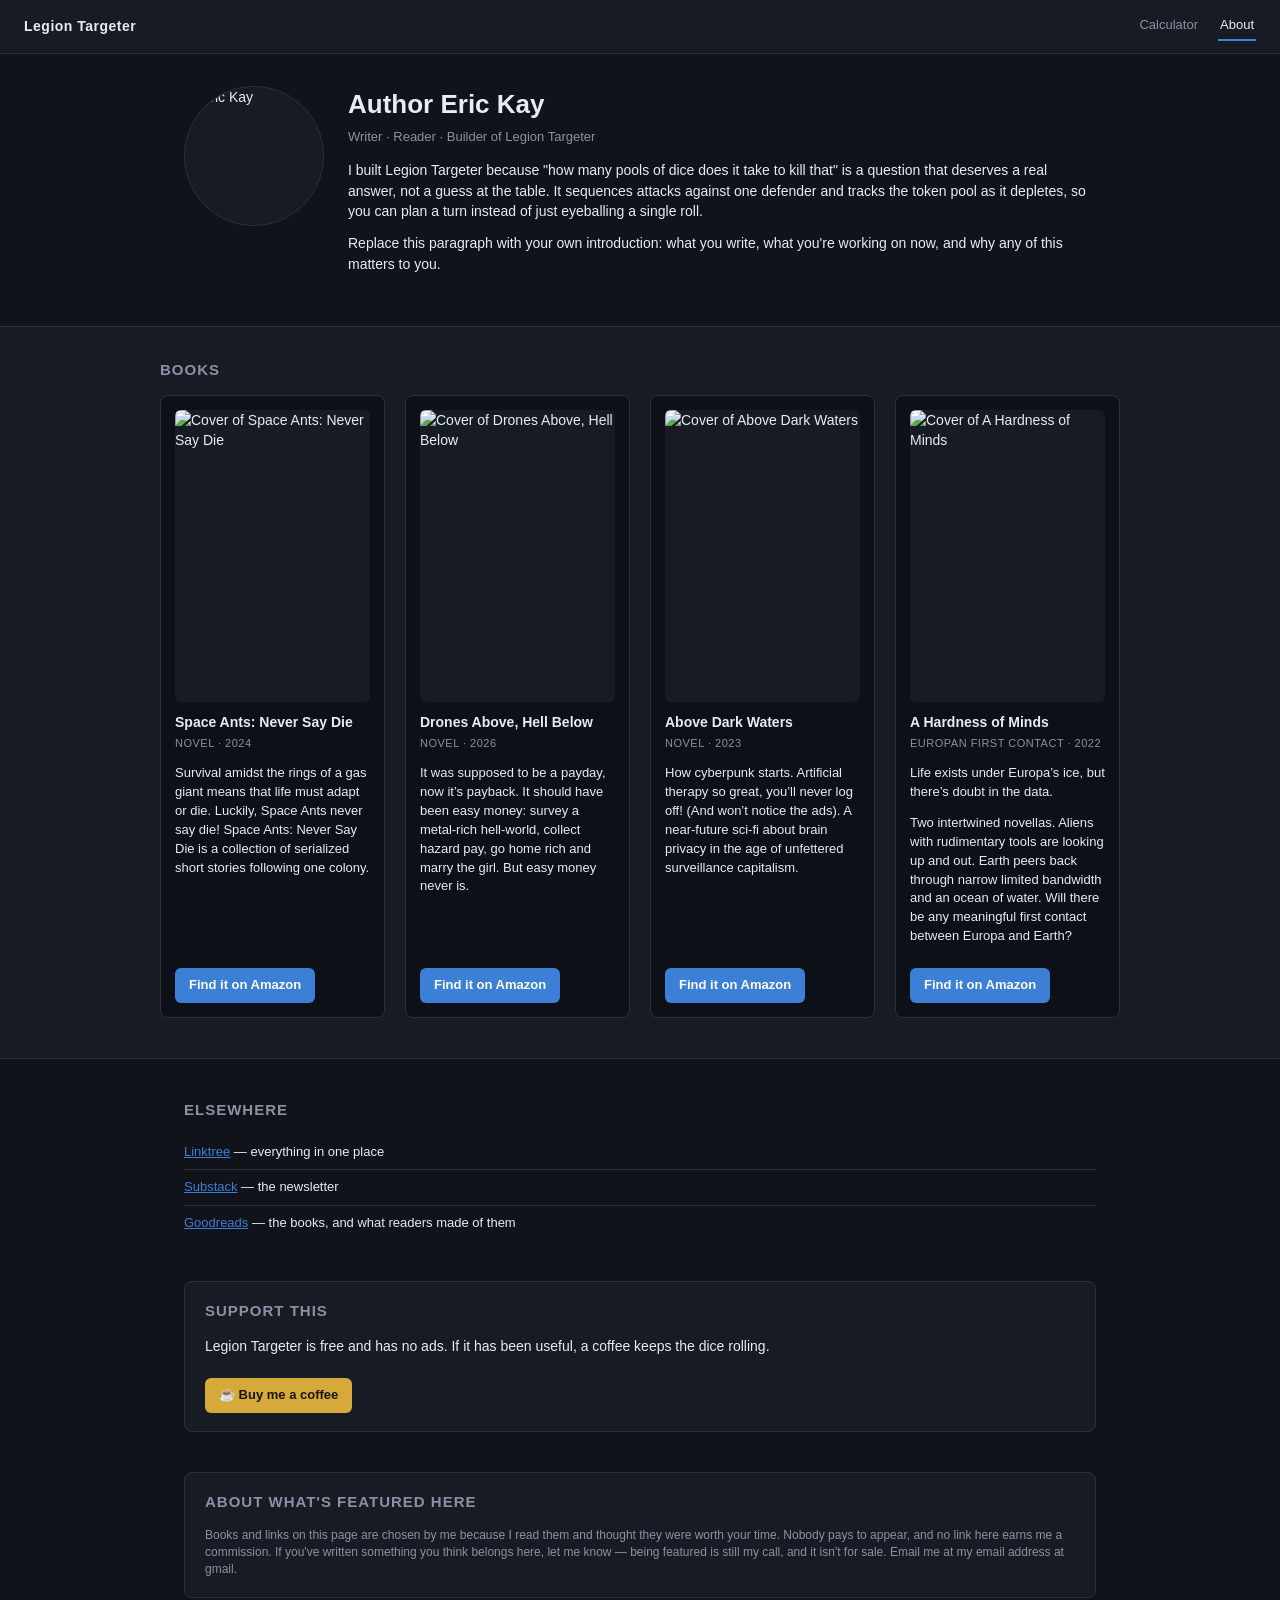
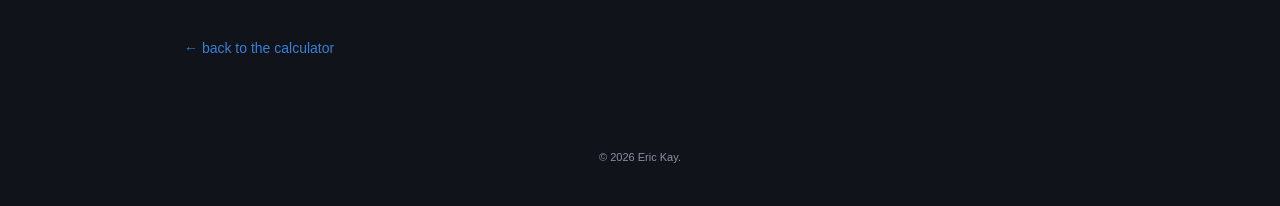
==== about.html @ e0e4609c "tweaks" ====
<!DOCTYPE html>
<html lang="en">
<head>
<meta charset="utf-8">
<meta name="viewport" content="width=device-width, initial-scale=1">
<title>About — Legion Targeter</title>
<meta name="description" content="About the author of Legion Targeter.">
<link rel="stylesheet" href="style.css">
<link rel="icon" href="data:image/svg+xml,<svg xmlns='http://www.w3.org/2000/svg' viewBox='0 0 16 16'><text y='13' font-size='14'>🎲</text></svg>">
</head>
<body>

<!-- ==================================================================
     EDITING THIS PAGE
     No JavaScript, no build step. Change the text between the tags and
     reload. Every place you might want to change is marked with a
     comment like this one.

     Images: drop files into the images/ folder next to this file and
     point src="images/yourfile.jpg" at them. See images/README.txt for
     sizes. Any <img> whose file is missing just shows its alt text, so
     a wrong filename never breaks the layout.
     ================================================================== -->

<nav class="site-nav">
  <div class="brand">Legion Targeter</div>
  <div class="modes">
    <a class="link" href="index.html">Calculator</a>
    <a class="link active" href="about.html">About</a>
  </div>
</nav>

<main class="prose">

  <!-- ---------- WHO YOU ARE ---------- -->
  <section class="author">
    <!-- Portrait. Point this at any file in images/ — a photo of you works
         best here, since the circular crop cuts the corners off a book
         cover. No photo? Delete this whole <img> line; the layout closes up.

         Paths are RELATIVE. The images are published with the site, so
         images/foo.jpg is all that is needed — a github.com/.../blob/...
         address is a web PAGE showing the file, not the file, which is why
         it renders blank in an <img>. -->
    <img class="portrait" src="images/portrait.jpg" alt="Eric Kay" loading="lazy">

    <div class="author-text">
      <h1>Author Eric Kay</h1>
      <p class="tagline">Writer · Reader · Builder of Legion Targeter</p>

      <!-- Your bio. Add or remove <p> paragraphs freely. -->
      <p>
        I built Legion Targeter because "how many pools of dice does it take to kill that"
        is a question that deserves a real answer, not a guess at the table. It sequences
        attacks against one defender and tracks the token pool as it depletes, so you can
        plan a turn instead of just eyeballing a single roll.
      </p>
      <p>
        Replace this paragraph with your own introduction: what you write, what you're
        working on now, and why any of this matters to you.
      </p>
    </div>
  </section>

  <!-- ---------- BOOKS ----------
       TO ADD A BOOK: copy one <article class="book"> … </article> block and
       edit it. To remove one, delete its block. The grid re-flows on its own.
       No cover image yet? Delete the <img> line and the card still works.

       "books-band" is what lets this section be wider than the rest of the
       page, so the row holds as many covers as the window has room for
       instead of always three. Nothing to change when you add a book.
  -->
  <section class="books-band">
    <h2>Books</h2>
    <div class="books">

      <article class="book">
        <img src="images/80485-space-ants.jpg" alt="Cover of Space Ants: Never Say Die" loading="lazy">
        <h3>Space Ants: Never Say Die</h3>
        <p class="book-meta">Novel · 2024</p>
        <p>
          Survival amidst the rings of a gas giant means that life must adapt or die.
          Luckily, Space Ants never say die! Space Ants: Never Say Die is a collection
          of serialized short stories following one colony.
        </p>
        <a class="button" href="https://www.amazon.com/Space-Ants-Never-Say-Die-ebook/dp/B0DHQND276">Find it on Amazon</a>
      </article>

      <article class="book">
        <img src="images/DAHB%20Indie%20Mil%20Hard%20SciFi%202.png" alt="Cover of Drones Above, Hell Below" loading="lazy">
        <h3>Drones Above, Hell Below</h3>
        <p class="book-meta">Novel · 2026</p>
        <p>
          It was supposed to be a payday, now it’s payback. It should have been easy
          money: survey a metal-rich hell-world, collect hazard pay, go home rich and
          marry the girl. But easy money never is.
        </p>
        <a class="button" href="https://www.amazon.com/Drones-Above-Hell-Below-Slayers-ebook/dp/B0H1Q6TSKC">Find it on Amazon</a>
      </article>

      <article class="book">
        <img src="images/Above-Dark-Waters-AI-Therapy-Cyberpunk-HardSF.png"
             alt="Cover of Above Dark Waters" loading="lazy">
        <h3>Above Dark Waters</h3>
        <p class="book-meta">Novel · 2023</p>
        <p>
          How cyberpunk starts. Artificial therapy so great, you’ll never log off!
          (And won’t notice the ads). A near-future sci-fi about brain privacy in the
          age of unfettered surveillance capitalism.
        </p>
        <a class="button" href="https://www.amazon.com/Above-Dark-Waters-Eric-Kay-ebook/dp/B0CDVB76ZQ">Find it on Amazon</a>
      </article>

      <article class="book">
        <img src="images/ahom.jpg" alt="Cover of A Hardness of Minds" loading="lazy">
        <h3>A Hardness of Minds</h3>
        <p class="book-meta">Europan First Contact · 2022</p>
        <p>
          Life exists under Europa’s ice, but there’s doubt in the data.
        </p>
        <p>
          Two intertwined novellas. Aliens with rudimentary tools are looking up and
          out. Earth peers back through narrow limited bandwidth and an ocean of water.
          Will there be any meaningful first contact between Europa and Earth?
        </p>
        <a class="button" href="https://www.amazon.com/Hardness-Minds-Europan-First-Contact-ebook/dp/B09WKWBNFG">Find it on Amazon</a>
      </article>

    </div>
  </section>

  <!-- ---------- LINKS ELSEWHERE ----------
       TO ADD A LINK: copy one <li> line. To remove one, delete its line.

       These open in a new tab (target="_blank"), so a visitor who clicks
       one mid-calculation still has the page where they left it.
       rel="noopener" goes with it every time: without it the page you
       opened can reach back through window.opener and redirect this tab.
  -->
  <section>
    <h2>Elsewhere</h2>
    <ul class="links">
      <li><a href="https://linktr.ee/EricKaySciFi" target="_blank" rel="noopener">Linktree</a> — everything in one place</li>
      <li><a href="https://erickayscifi.substack.com/" target="_blank" rel="noopener">Substack</a> — the newsletter</li>
      <li><a href="https://www.goodreads.com/author/show/4024594.Eric_Kay" target="_blank" rel="noopener">Goodreads</a> — the books, and what readers made of them</li>
    </ul>
  </section>

  <!-- ---------- SUPPORT ----------
       Replace the URL with your own Buy Me a Coffee (or Ko-fi, Patreon,
       Substack — any link works). Delete the whole section to drop it.
       This is a plain link on purpose: no third-party script, so the page
       stays fast and tracks nobody.
  -->
  <section class="support">
    <h2>Support this</h2>
    <p>
      Legion Targeter is free and has no ads. If it has been useful, a coffee keeps the
      dice rolling.
    </p>
    <a class="button coffee" href="https://buymeacoffee.com/yourname">☕ Buy me a coffee</a>
  </section>

  <!-- ---------- DISCLOSURE ----------
       Keep this accurate. If you ever add an affiliate link (Amazon and
       the like), saying so stops being good manners and becomes a legal
       requirement in the US — amend this paragraph the same day.
  -->
  <section class="disclosure">
    <h2>About what's featured here</h2>
    <p>
      Books and links on this page are chosen by me because I read them and thought they
      were worth your time. Nobody pays to appear, and no link here earns me a commission.
      If you've written something you think belongs here, let me know — being featured
      is still my call, and it isn't for sale. Email me at my email address at gmail.
    </p>
  </section>

  <p class="back"><a href="index.html">← back to the calculator</a></p>

</main>

<footer class="foot">
  © <span>2026</span> Eric Kay.
</footer>

</body>
</html>
---- style.css ----
:root {
  --bg: #10131a;
  --panel: #171b24;
  --panel-border: #2a3040;
  --text: #e8ebf2;
  --muted: #8a91a3;
  --accent: #d63b3b;
  --accent-2: #3b7fd6;
  --good: #3bd67a;
  --warn: #d6a93b;
  --input-bg: #0d1017;
  --input-border: #33394a;
  --radius: 8px;
}

* { box-sizing: border-box; }

body {
  margin: 0;
  background: var(--bg);
  color: var(--text);
  font-family: -apple-system, "Segoe UI", Roboto, Helvetica, Arial, sans-serif;
  font-size: 14px;
  line-height: 1.45;
}

.app-header {
  display: flex;
  align-items: flex-start;
  justify-content: space-between;
  padding: 20px 24px 12px;
  border-bottom: 1px solid var(--panel-border);
}
.header-inner h1 {
  margin: 0 0 4px;
  font-size: 24px;
  letter-spacing: 0.5px;
}
.subtitle {
  margin: 0;
  color: var(--muted);
  max-width: 640px;
}
.icon-btn {
  background: var(--panel);
  border: 1px solid var(--panel-border);
  color: var(--text);
  font-size: 18px;
  width: 38px;
  height: 38px;
  border-radius: var(--radius);
  cursor: pointer;
}
.icon-btn:hover { border-color: var(--accent-2); }

.settings-panel {
  position: fixed;
  top: 60px;
  right: 24px;
  background: var(--panel);
  border: 1px solid var(--panel-border);
  border-radius: var(--radius);
  padding: 16px;
  z-index: 20;
  width: 260px;
  box-shadow: 0 8px 24px rgba(0,0,0,0.4);
}
.settings-panel.hidden { display: none; }
.settings-panel h3 { margin-top: 0; }
.settings-panel label { display: block; margin-bottom: 12px; }

.layout {
  display: grid;
  grid-template-columns: 320px 1fr 380px;
  gap: 16px;
  padding: 20px 24px 60px;
  align-items: start;
}
@media (max-width: 1100px) {
  .layout { grid-template-columns: 1fr; }
}

.panel {
  background: var(--panel);
  border: 1px solid var(--panel-border);
  border-radius: var(--radius);
  padding: 16px 18px;
}
.panel h2 {
  margin: 0 0 14px;
  font-size: 16px;
  text-transform: uppercase;
  letter-spacing: 1px;
  color: var(--muted);
}
.panel h3 {
  margin: 18px 0 10px;
  font-size: 13px;
  text-transform: uppercase;
  letter-spacing: 0.5px;
  color: var(--muted);
  border-top: 1px solid var(--panel-border);
  padding-top: 12px;
}

.field-row {
  display: flex;
  flex-wrap: wrap;
  gap: 10px;
  margin-bottom: 10px;
}
.field {
  display: flex;
  flex-direction: column;
  gap: 4px;
  font-size: 12px;
  color: var(--muted);
  flex: 1 1 100px;
}
.field.checkbox-field {
  flex-direction: row;
  align-items: center;
  gap: 6px;
  font-size: 13px;
  color: var(--text);
}
.field input[type="number"],
.field input[type="text"],
.field select {
  background: var(--input-bg);
  border: 1px solid var(--input-border);
  color: var(--text);
  border-radius: 6px;
  padding: 6px 8px;
  font-size: 13px;
  width: 100%;
}
.field input[type="checkbox"] {
  width: 16px;
  height: 16px;
}
.hint {
  color: var(--muted);
  font-size: 11px;
  font-weight: normal;
  text-transform: none;
  letter-spacing: 0;
}

.secondary-btn {
  background: var(--input-bg);
  border: 1px solid var(--input-border);
  color: var(--text);
  border-radius: 6px;
  padding: 7px 12px;
  cursor: pointer;
  font-size: 13px;
}
.secondary-btn:hover { border-color: var(--accent-2); }

.attacks-header {
  display: flex;
  justify-content: space-between;
  align-items: center;
  margin-bottom: 8px;
}
.attacks-header h2 { margin: 0; }

.attack-card {
  border: 1px solid var(--panel-border);
  border-radius: var(--radius);
  padding: 12px 14px;
  margin-bottom: 14px;
  background: #12151d;
}
.attack-card-header {
  display: flex;
  justify-content: space-between;
  align-items: center;
  margin-bottom: 10px;
}
.attack-card-header input.attack-name {
  background: transparent;
  border: none;
  color: var(--text);
  font-weight: 600;
  font-size: 14px;
  width: 60%;
}
.attack-card-header input.attack-name:focus {
  outline: 1px solid var(--accent-2);
  background: var(--input-bg);
}
.remove-attack-btn {
  background: transparent;
  border: 1px solid var(--input-border);
  color: var(--muted);
  border-radius: 6px;
  width: 26px;
  height: 26px;
  cursor: pointer;
}
.remove-attack-btn:hover { color: var(--accent); border-color: var(--accent); }

.dice-swatch { font-weight: 600; }
.dice-swatch.red { color: #ff6b6b; }
.dice-swatch.black { color: #c8c8d0; }
.dice-swatch.white { color: #f2f2f2; }

.result-card {
  border: 1px solid var(--panel-border);
  border-radius: var(--radius);
  padding: 12px 14px;
  margin-bottom: 14px;
  background: #12151d;
}
.result-card h4 {
  margin: 0 0 8px;
  font-size: 13px;
  color: var(--muted);
  text-transform: uppercase;
}
.stat-row {
  display: flex;
  justify-content: space-between;
  margin-bottom: 4px;
  font-size: 13px;
}
.stat-row .label { color: var(--muted); }
.stat-row .value { font-weight: 600; }
.kill-bar-track {
  background: var(--input-bg);
  border-radius: 6px;
  height: 10px;
  overflow: hidden;
  margin: 8px 0 4px;
}
.kill-bar-fill {
  height: 100%;
  background: linear-gradient(90deg, var(--accent-2), var(--accent));
}
.kill-pct {
  font-size: 20px;
  font-weight: 700;
}
.kill-pct.cumulative { color: var(--accent); }

.app-footer {
  padding: 16px 24px 40px;
  color: var(--muted);
  font-size: 11px;
  border-top: 1px solid var(--panel-border);
}

.empty-state {
  color: var(--muted);
  font-size: 13px;
  padding: 20px 0;
  text-align: center;
}

/* ==========================================================================
   Site nav (shared between index.html and about.html)
   ========================================================================== */
.site-nav {
  display: flex;
  align-items: center;
  justify-content: space-between;
  padding: 12px 24px;
  border-bottom: 1px solid var(--panel-border);
  background: var(--panel);
}
.site-nav .brand {
  font-weight: 700;
  letter-spacing: 0.5px;
}
.site-nav .modes {
  display: flex;
  gap: 18px;
}
.site-nav .link {
  color: var(--muted);
  text-decoration: none;
  font-size: 13px;
  padding: 4px 2px;
  border-bottom: 2px solid transparent;
}
.site-nav .link:hover { color: var(--text); }
.site-nav .link.active {
  color: var(--text);
  border-bottom-color: var(--accent-2);
}

/* ==========================================================================
   About page
   ========================================================================== */
.prose {
  max-width: 960px;
  margin: 0 auto;
  padding: 32px 24px 60px;
}
.prose h1 { margin: 0 0 4px; font-size: 26px; }
.prose h2 {
  font-size: 15px;
  text-transform: uppercase;
  letter-spacing: 1px;
  color: var(--muted);
  margin: 0 0 14px;
}
.prose p { margin: 0 0 12px; }
.prose section { margin-bottom: 40px; }

.author {
  display: flex;
  gap: 24px;
  align-items: flex-start;
  flex-wrap: wrap;
}
.author .portrait {
  width: 140px;
  height: 140px;
  border-radius: 50%;
  object-fit: cover;
  border: 1px solid var(--panel-border);
  flex-shrink: 0;
  background: var(--panel);
}
.author-text { flex: 1 1 320px; min-width: 0; }
.author-text .tagline {
  color: var(--muted);
  margin: 0 0 14px;
  font-size: 13px;
}

.books-band {
  width: 100vw;
  position: relative;
  left: 50%;
  right: 50%;
  margin-left: -50vw;
  margin-right: -50vw;
  background: var(--panel);
  border-top: 1px solid var(--panel-border);
  border-bottom: 1px solid var(--panel-border);
  padding: 32px calc(50vw - 480px) 40px;
}
@media (max-width: 1020px) {
  .books-band { padding: 32px 24px 40px; }
}
.books-band h2 { padding: 0 0 0 0; max-width: 960px; margin: 0 auto 14px; }
.books {
  display: grid;
  grid-template-columns: repeat(auto-fill, minmax(200px, 1fr));
  gap: 20px;
  max-width: 960px;
  margin: 0 auto;
}
.book {
  background: var(--input-bg);
  border: 1px solid var(--panel-border);
  border-radius: var(--radius);
  padding: 14px;
  display: flex;
  flex-direction: column;
}
.book img {
  width: 100%;
  aspect-ratio: 2 / 3;
  object-fit: cover;
  border-radius: 6px;
  margin-bottom: 10px;
  background: var(--panel);
}
.book h3 { margin: 0 0 4px; font-size: 14px; }
.book-meta {
  color: var(--muted);
  font-size: 11px;
  text-transform: uppercase;
  letter-spacing: 0.5px;
  margin: 0 0 8px;
}
.book p:not(.book-meta) { font-size: 13px; flex: 1; }

.button {
  display: inline-block;
  margin-top: 10px;
  padding: 8px 14px;
  background: var(--accent-2);
  color: #fff;
  text-decoration: none;
  border-radius: 6px;
  font-size: 13px;
  font-weight: 600;
  align-self: flex-start;
}
.button:hover { opacity: 0.9; }
.button.coffee { background: var(--warn); color: #1a1300; }

.links { list-style: none; padding: 0; margin: 0; }
.links li {
  padding: 8px 0;
  border-bottom: 1px solid var(--panel-border);
  font-size: 13px;
}
.links li:last-child { border-bottom: none; }
.links a { color: var(--accent-2); }

.support, .disclosure {
  background: var(--panel);
  border: 1px solid var(--panel-border);
  border-radius: var(--radius);
  padding: 18px 20px;
}
.disclosure p { color: var(--muted); font-size: 12px; margin-bottom: 0; }

.back { margin-top: 8px; }
.back a { color: var(--accent-2); text-decoration: none; }
.back a:hover { text-decoration: underline; }

.foot {
  text-align: center;
  color: var(--muted);
  font-size: 11px;
  padding: 20px 24px 40px;
}
.foot a { color: var(--accent-2); }
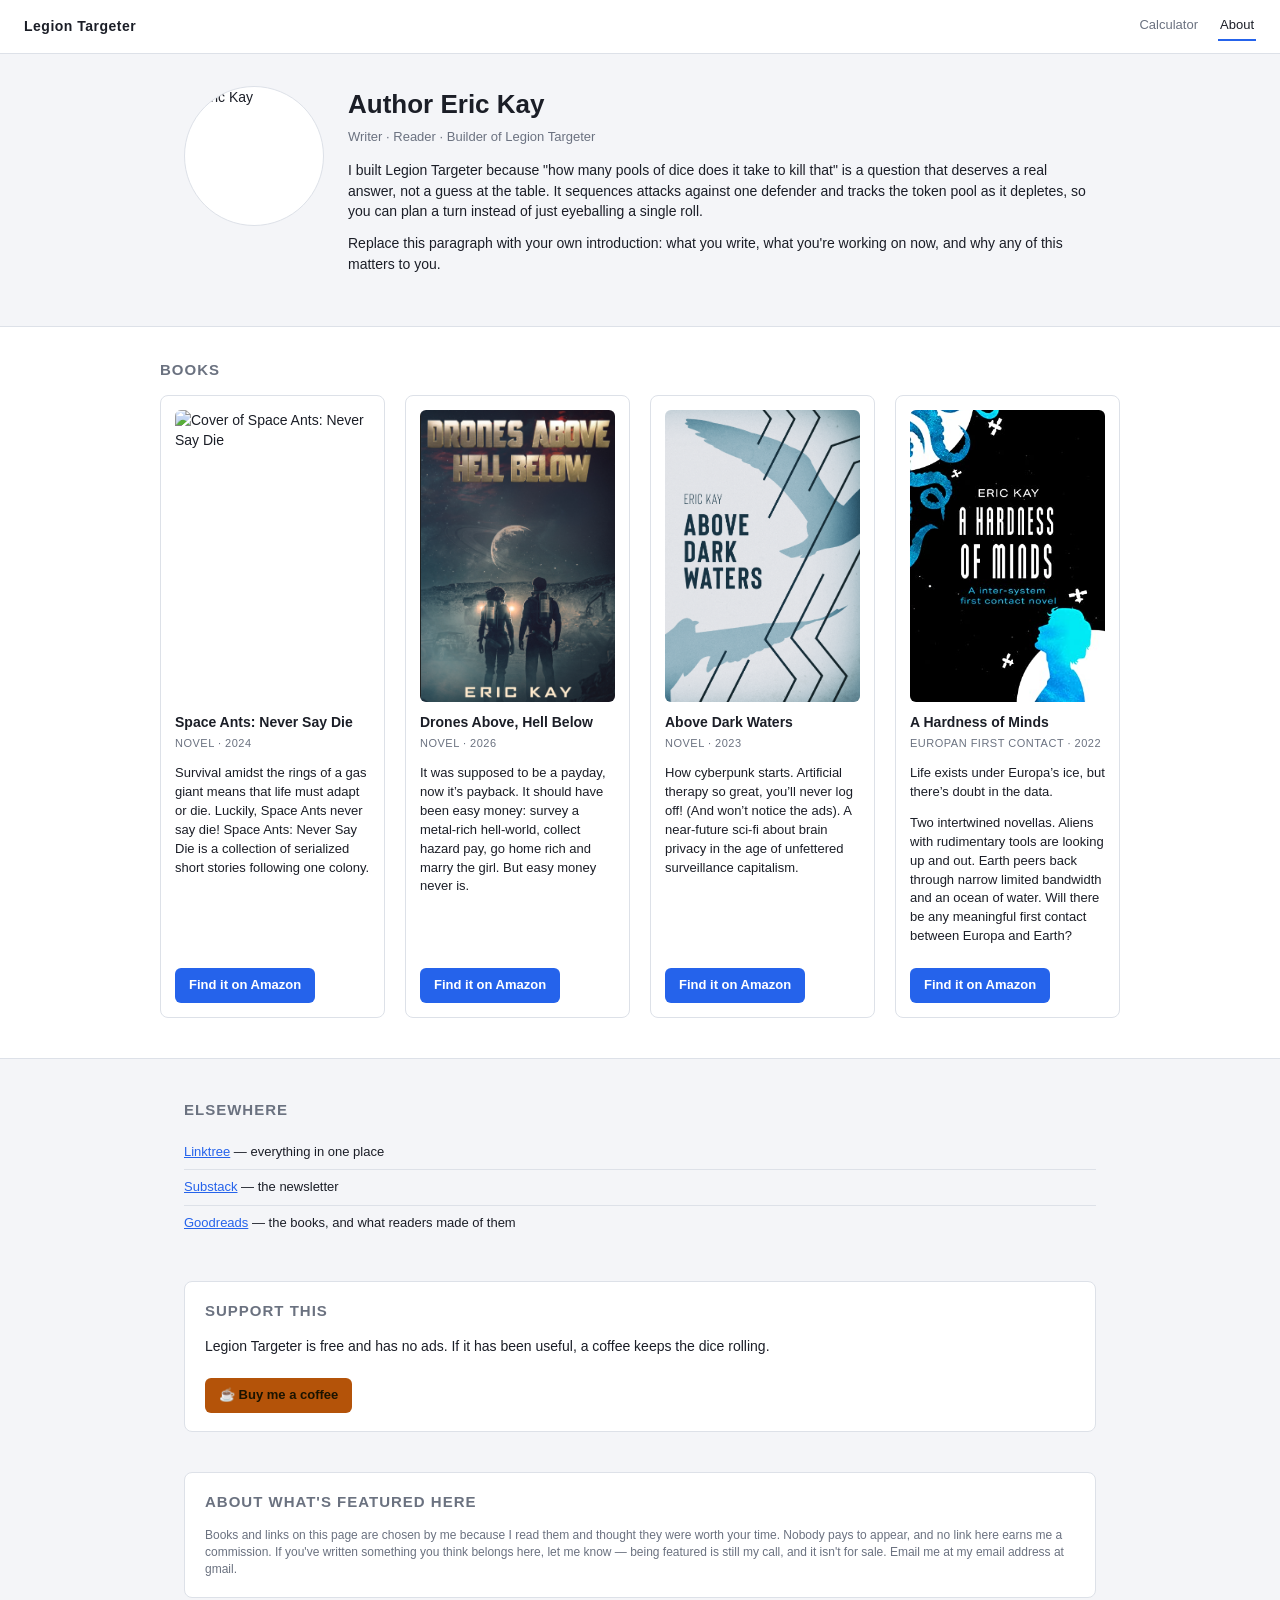
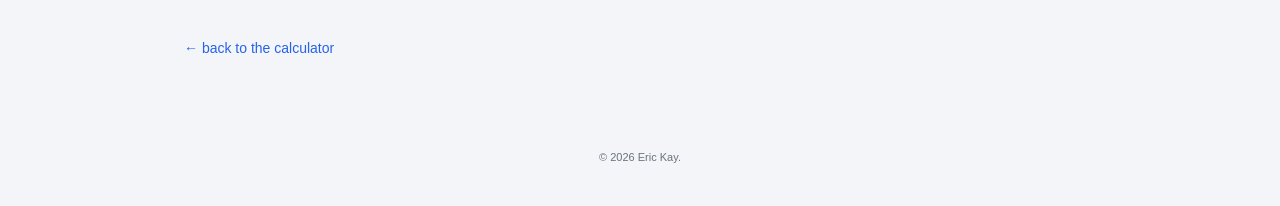
==== commit f668ef0e: "further changes" ====
--- a/about.html
+++ b/about.html
@@ -7,6 +7,17 @@
 <meta name="description" content="About the author of Legion Targeter.">
 <link rel="stylesheet" href="style.css">
 <link rel="icon" href="data:image/svg+xml,<svg xmlns='http://www.w3.org/2000/svg' viewBox='0 0 16 16'><text y='13' font-size='14'>🎲</text></svg>">
+<script>
+  // Applied before paint so there's no flash of the wrong theme. The
+  // selector itself lives in the calculator's Settings panel; this page
+  // just respects whatever was last chosen there.
+  (function () {
+    var KEY = 'legion-targeter-theme';
+    var stored = 'system';
+    try { stored = localStorage.getItem(KEY) || 'system'; } catch (e) {}
+    if (stored === 'light' || stored === 'dark') document.documentElement.setAttribute('data-theme', stored);
+  })();
+</script>
 </head>
 <body>
 
--- a/style.css
+++ b/style.css
@@ -1,6 +1,8 @@
+/* Dark palette is the default/fallback. */
 :root {
   --bg: #10131a;
   --panel: #171b24;
+  --panel-alt: #12151d;
   --panel-border: #2a3040;
   --text: #e8ebf2;
   --muted: #8a91a3;
@@ -13,6 +15,54 @@
   --radius: 8px;
 }
 
+/* System preference: light, and the user hasn't forced dark. */
+@media (prefers-color-scheme: light) {
+  :root:not([data-theme="dark"]) {
+    --bg: #f4f5f8;
+    --panel: #ffffff;
+    --panel-alt: #f0f1f5;
+    --panel-border: #dde1e8;
+    --text: #1b1e27;
+    --muted: #6b7280;
+    --accent: #c5361f;
+    --accent-2: #2563eb;
+    --good: #16a34a;
+    --warn: #b45309;
+    --input-bg: #ffffff;
+    --input-border: #ccd1db;
+  }
+}
+
+/* Explicit user choice wins over system preference in both directions. */
+:root[data-theme="light"] {
+  --bg: #f4f5f8;
+  --panel: #ffffff;
+  --panel-alt: #f0f1f5;
+  --panel-border: #dde1e8;
+  --text: #1b1e27;
+  --muted: #6b7280;
+  --accent: #c5361f;
+  --accent-2: #2563eb;
+  --good: #16a34a;
+  --warn: #b45309;
+  --input-bg: #ffffff;
+  --input-border: #ccd1db;
+}
+:root[data-theme="dark"] {
+  --bg: #10131a;
+  --panel: #171b24;
+  --panel-alt: #12151d;
+  --panel-border: #2a3040;
+  --text: #e8ebf2;
+  --muted: #8a91a3;
+  --accent: #d63b3b;
+  --accent-2: #3b7fd6;
+  --good: #3bd67a;
+  --warn: #d6a93b;
+  --input-bg: #0d1017;
+  --input-border: #33394a;
+}
+
 * { box-sizing: border-box; }
 
 body {
@@ -171,13 +221,15 @@
   border-radius: var(--radius);
   padding: 12px 14px;
   margin-bottom: 14px;
-  background: #12151d;
+  background: var(--panel-alt);
 }
 .attack-card-header {
   display: flex;
   justify-content: space-between;
   align-items: center;
+  gap: 8px;
   margin-bottom: 10px;
+  flex-wrap: wrap;
 }
 .attack-card-header input.attack-name {
   background: transparent;
@@ -185,23 +237,13 @@
   color: var(--text);
   font-weight: 600;
   font-size: 14px;
-  width: 60%;
+  flex: 1 1 100px;
+  min-width: 0;
 }
 .attack-card-header input.attack-name:focus {
   outline: 1px solid var(--accent-2);
   background: var(--input-bg);
 }
-.remove-attack-btn {
-  background: transparent;
-  border: 1px solid var(--input-border);
-  color: var(--muted);
-  border-radius: 6px;
-  width: 26px;
-  height: 26px;
-  cursor: pointer;
-}
-.remove-attack-btn:hover { color: var(--accent); border-color: var(--accent); }
-
 .dice-swatch { font-weight: 600; }
 .dice-swatch.red { color: #ff6b6b; }
 .dice-swatch.black { color: #c8c8d0; }
@@ -212,7 +254,7 @@
   border-radius: var(--radius);
   padding: 12px 14px;
   margin-bottom: 14px;
-  background: #12151d;
+  background: var(--panel-alt);
 }
 .result-card h4 {
   margin: 0 0 8px;
@@ -260,6 +302,73 @@
 }
 
 /* ==========================================================================
+   Collapsible sections (Tokens / Keywords)
+   ========================================================================== */
+details.collapsible {
+  border-top: 1px solid var(--panel-border);
+  margin-top: 10px;
+  padding-top: 2px;
+}
+details.collapsible summary {
+  cursor: pointer;
+  list-style: none;
+  font-size: 13px;
+  text-transform: uppercase;
+  letter-spacing: 0.5px;
+  color: var(--muted);
+  padding: 10px 0;
+  display: flex;
+  align-items: center;
+  gap: 6px;
+  user-select: none;
+}
+details.collapsible summary::-webkit-details-marker { display: none; }
+details.collapsible summary::before {
+  content: '▸';
+  font-size: 10px;
+  transition: transform 0.15s ease;
+  display: inline-block;
+}
+details.collapsible[open] summary::before { transform: rotate(90deg); }
+details.collapsible summary:hover { color: var(--text); }
+details.collapsible summary .badge {
+  background: var(--accent-2);
+  color: #fff;
+  font-size: 10px;
+  font-weight: 700;
+  border-radius: 10px;
+  padding: 1px 7px;
+  text-transform: none;
+  letter-spacing: 0;
+}
+details.collapsible .details-body { padding-bottom: 8px; }
+
+/* ==========================================================================
+   Attack card toolbar (duplicate / download / upload / remove)
+   ========================================================================== */
+.card-toolbar {
+  display: flex;
+  gap: 6px;
+  flex-shrink: 0;
+}
+.icon-mini-btn {
+  background: transparent;
+  border: 1px solid var(--input-border);
+  color: var(--muted);
+  border-radius: 6px;
+  width: 26px;
+  height: 26px;
+  cursor: pointer;
+  font-size: 13px;
+  line-height: 1;
+  display: inline-flex;
+  align-items: center;
+  justify-content: center;
+}
+.icon-mini-btn:hover { color: var(--accent-2); border-color: var(--accent-2); }
+.icon-mini-btn.danger:hover { color: var(--accent); border-color: var(--accent); }
+
+/* ==========================================================================
    Site nav (shared between index.html and about.html)
    ========================================================================== */
 .site-nav {
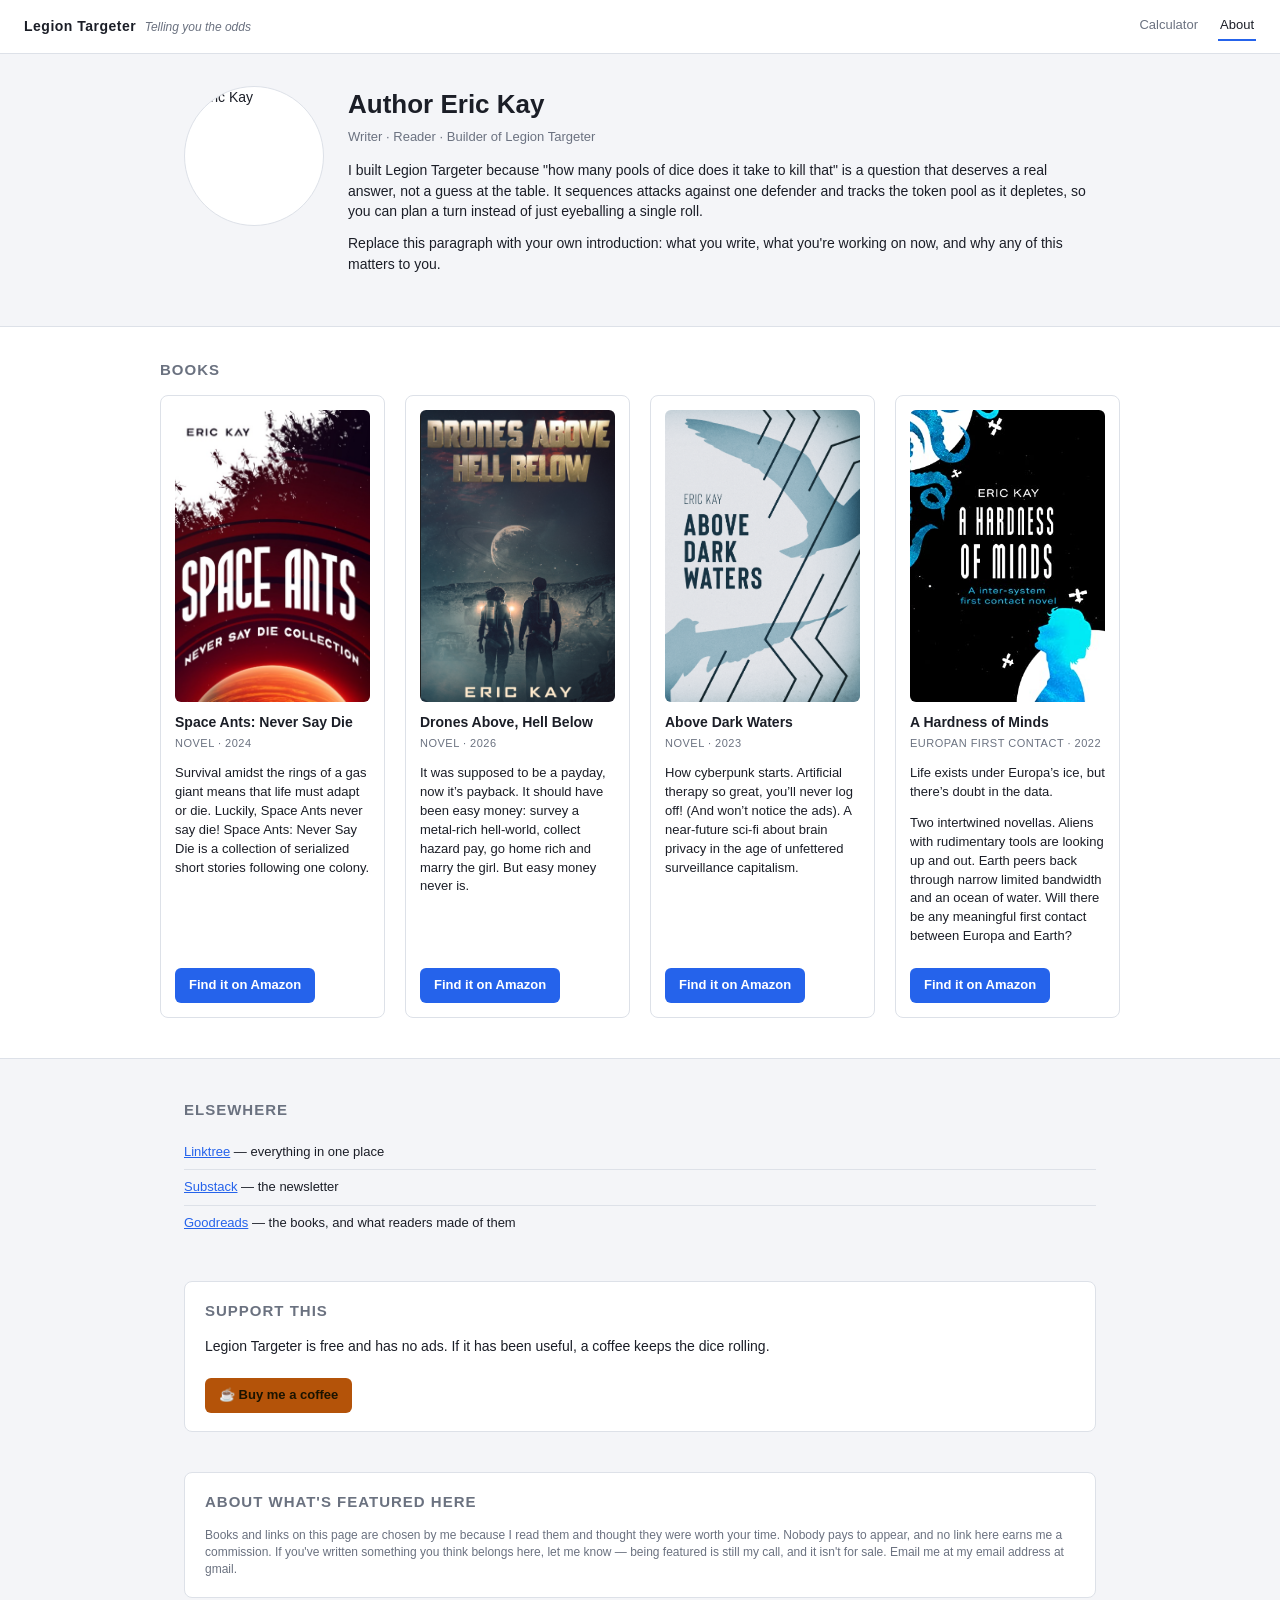
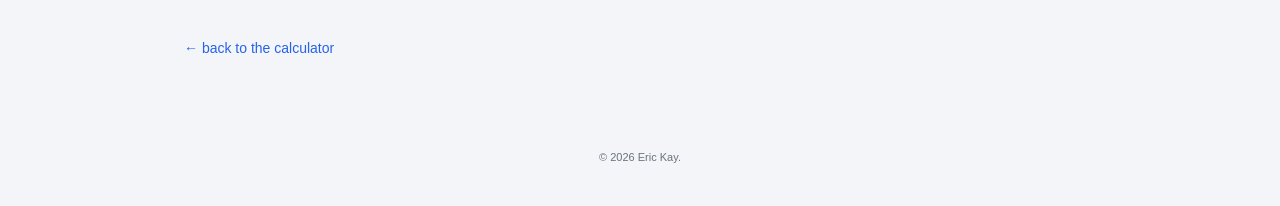
==== commit 8213ea73: "Added in Quotes and other small changes" ====
--- a/about.html
+++ b/about.html
@@ -34,7 +34,7 @@
      ================================================================== -->
 
 <nav class="site-nav">
-  <div class="brand">Legion Targeter</div>
+  <div class="brand">Legion Targeter <span class="brand-subtitle">Telling you the odds</span></div>
   <div class="modes">
     <a class="link" href="index.html">Calculator</a>
     <a class="link active" href="about.html">About</a>
--- a/style.css
+++ b/style.css
@@ -197,6 +197,33 @@
   letter-spacing: 0;
 }
 
+.field-label {
+  display: inline-flex;
+  align-items: center;
+  gap: 5px;
+  line-height: 1.2;
+  white-space: nowrap;
+}
+.hint-icon {
+  display: inline-flex;
+  align-items: center;
+  justify-content: center;
+  width: 14px;
+  height: 14px;
+  flex-shrink: 0;
+  border-radius: 50%;
+  background: var(--input-border);
+  color: var(--text);
+  font-size: 10px;
+  font-weight: 700;
+  cursor: help;
+}
+.hint-icon:hover, .hint-icon:focus {
+  background: var(--accent-2);
+  color: #fff;
+  outline: none;
+}
+
 .secondary-btn {
   background: var(--input-bg);
   border: 1px solid var(--input-border);
@@ -286,6 +313,27 @@
   font-weight: 700;
 }
 .kill-pct.cumulative { color: var(--accent); }
+
+.quote-line {
+  font-style: italic;
+  color: var(--muted);
+  font-size: 13px;
+  margin: 0 0 14px;
+  padding-bottom: 12px;
+  border-bottom: 1px solid var(--panel-border);
+}
+.quote-line::before { content: '“'; }
+.quote-line::after { content: '”'; }
+
+.total-summary {
+  border: 1px solid var(--accent-2);
+  background: var(--panel-alt);
+}
+.total-summary .stat-row { margin-bottom: 0; }
+.total-summary .value {
+  font-size: 20px;
+  color: var(--accent-2);
+}
 
 .app-footer {
   padding: 16px 24px 40px;
@@ -383,6 +431,14 @@
   font-weight: 700;
   letter-spacing: 0.5px;
 }
+.site-nav .brand-subtitle {
+  font-weight: 400;
+  font-style: italic;
+  font-size: 12px;
+  color: var(--muted);
+  letter-spacing: 0;
+  margin-left: 4px;
+}
 .site-nav .modes {
   display: flex;
   gap: 18px;
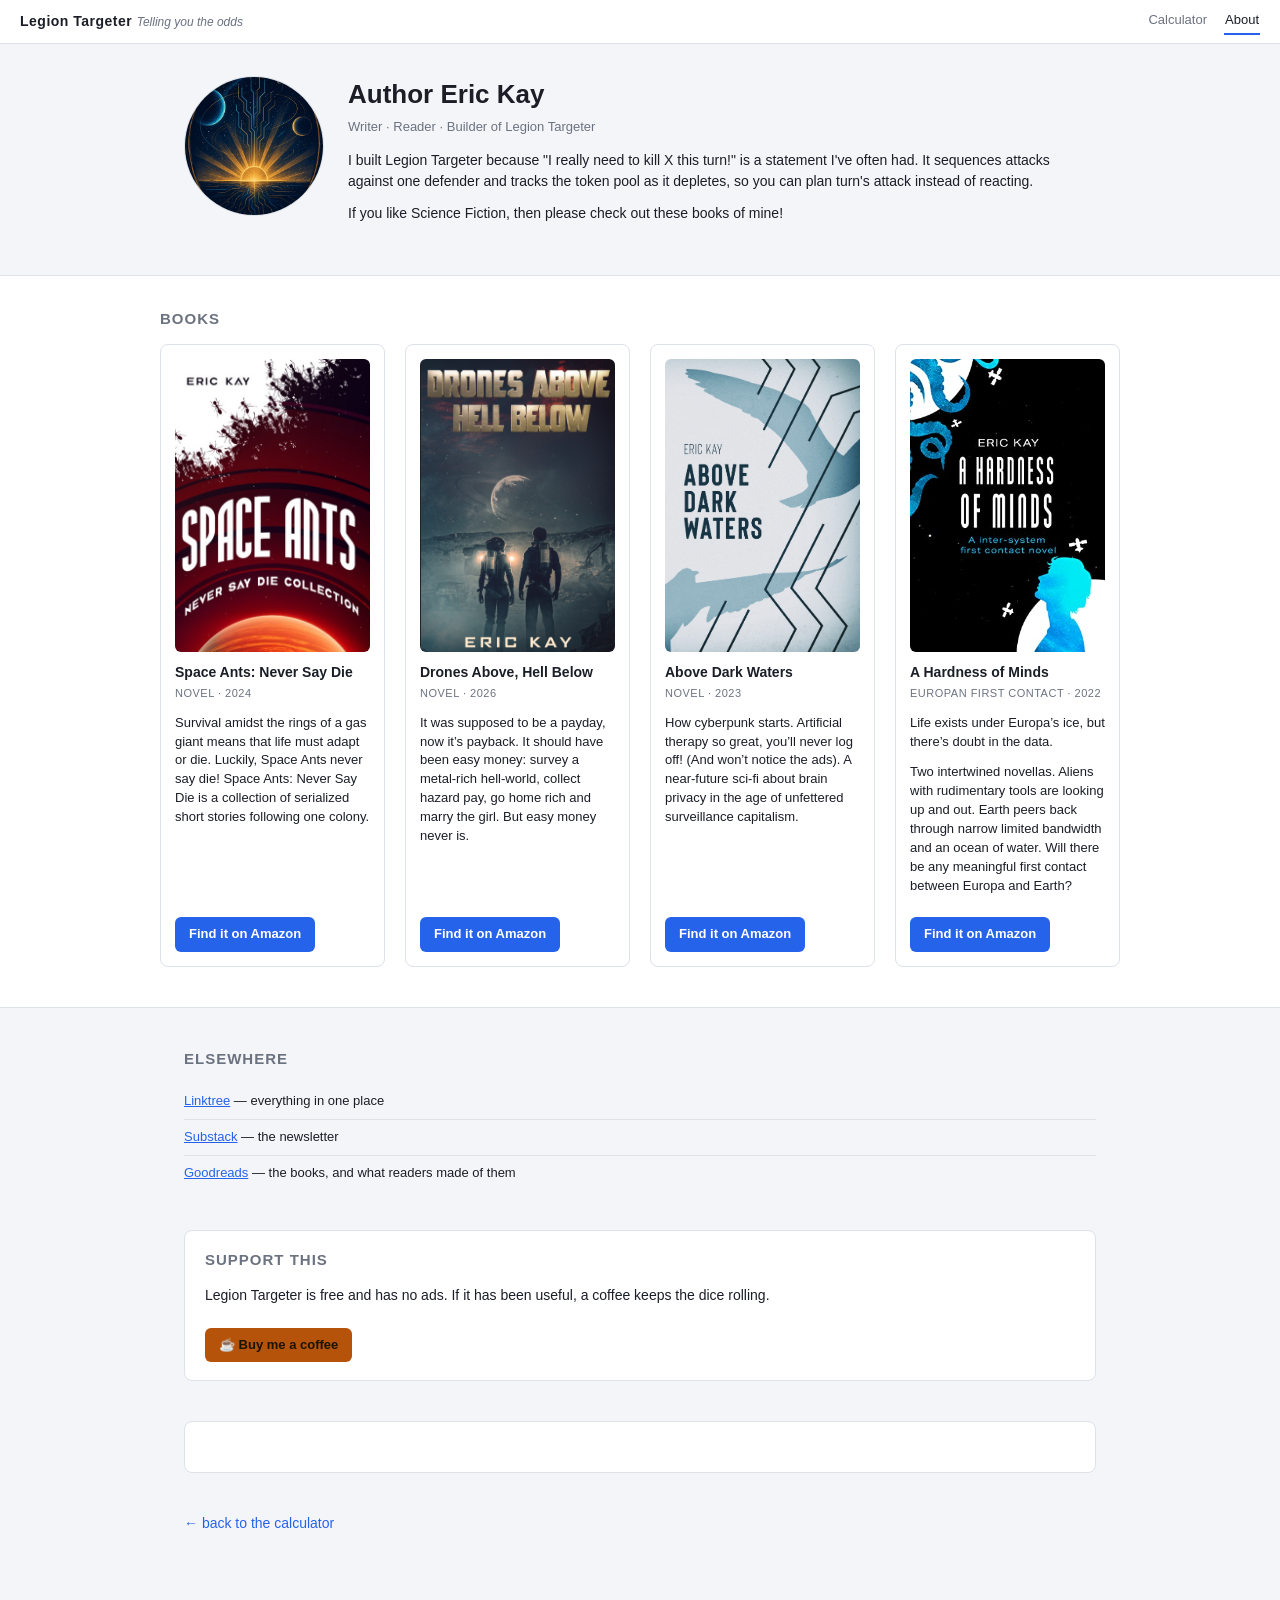
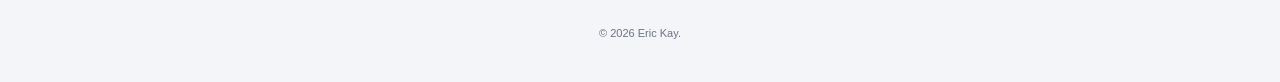
==== commit d83a131a: "Update about.html" ====
--- a/about.html
+++ b/about.html
@@ -61,14 +61,12 @@
 
       <!-- Your bio. Add or remove <p> paragraphs freely. -->
       <p>
-        I built Legion Targeter because "how many pools of dice does it take to kill that"
-        is a question that deserves a real answer, not a guess at the table. It sequences
-        attacks against one defender and tracks the token pool as it depletes, so you can
-        plan a turn instead of just eyeballing a single roll.
+        I built Legion Targeter because "I really need to kill X this turn!" is a statement I've often had.
+        It sequences attacks against one defender and tracks the token pool as it depletes, so you can
+        plan turn's attack instead of reacting.
       </p>
       <p>
-        Replace this paragraph with your own introduction: what you write, what you're
-        working on now, and why any of this matters to you.
+        If you like Science Fiction, then please check out these books of mine!
       </p>
     </div>
   </section>
@@ -179,12 +177,9 @@
        requirement in the US — amend this paragraph the same day.
   -->
   <section class="disclosure">
-    <h2>About what's featured here</h2>
+    <h2></h2>
     <p>
-      Books and links on this page are chosen by me because I read them and thought they
-      were worth your time. Nobody pays to appear, and no link here earns me a commission.
-      If you've written something you think belongs here, let me know — being featured
-      is still my call, and it isn't for sale. Email me at my email address at gmail.
+
     </p>
   </section>
 
--- a/style.css
+++ b/style.css
@@ -76,41 +76,58 @@
 
 .app-header {
   display: flex;
-  align-items: flex-start;
+  align-items: center;
   justify-content: space-between;
-  padding: 20px 24px 12px;
+  gap: 16px;
+  padding: 10px 20px;
   border-bottom: 1px solid var(--panel-border);
-}
-.header-inner h1 {
-  margin: 0 0 4px;
-  font-size: 24px;
-  letter-spacing: 0.5px;
+  flex-wrap: wrap;
+}
+.header-left { min-width: 0; }
+.brand-row {
+  display: flex;
+  align-items: baseline;
+  gap: 8px;
+  flex-wrap: wrap;
+}
+.brand-row h1 {
+  margin: 0;
+  font-size: 18px;
+  letter-spacing: 0.3px;
 }
 .subtitle {
-  margin: 0;
-  color: var(--muted);
+  margin: 2px 0 0;
+  color: var(--muted);
+  font-size: 12px;
   max-width: 640px;
 }
+.header-right {
+  display: flex;
+  align-items: center;
+  gap: 14px;
+  flex-shrink: 0;
+}
 .icon-btn {
   background: var(--panel);
   border: 1px solid var(--panel-border);
   color: var(--text);
-  font-size: 18px;
-  width: 38px;
-  height: 38px;
+  font-size: 16px;
+  width: 32px;
+  height: 32px;
   border-radius: var(--radius);
   cursor: pointer;
+  flex-shrink: 0;
 }
 .icon-btn:hover { border-color: var(--accent-2); }
 
 .settings-panel {
   position: fixed;
-  top: 60px;
-  right: 24px;
+  top: 52px;
+  right: 20px;
   background: var(--panel);
   border: 1px solid var(--panel-border);
   border-radius: var(--radius);
-  padding: 16px;
+  padding: 14px;
   z-index: 20;
   width: 260px;
   box-shadow: 0 8px 24px rgba(0,0,0,0.4);
@@ -118,12 +135,21 @@
 .settings-panel.hidden { display: none; }
 .settings-panel h3 { margin-top: 0; }
 .settings-panel label { display: block; margin-bottom: 12px; }
+.settings-divider {
+  border-top: 1px solid var(--panel-border);
+  margin: 4px 0 10px;
+}
+.settings-actions {
+  display: flex;
+  gap: 8px;
+}
+.settings-actions .secondary-btn { flex: 1; }
 
 .layout {
   display: grid;
   grid-template-columns: 320px 1fr 380px;
-  gap: 16px;
-  padding: 20px 24px 60px;
+  gap: 14px;
+  padding: 14px 20px 32px;
   align-items: start;
 }
 @media (max-width: 1100px) {
@@ -134,30 +160,30 @@
   background: var(--panel);
   border: 1px solid var(--panel-border);
   border-radius: var(--radius);
-  padding: 16px 18px;
+  padding: 14px 16px;
 }
 .panel h2 {
-  margin: 0 0 14px;
-  font-size: 16px;
+  margin: 0 0 10px;
+  font-size: 15px;
   text-transform: uppercase;
   letter-spacing: 1px;
   color: var(--muted);
 }
 .panel h3 {
-  margin: 18px 0 10px;
+  margin: 14px 0 8px;
   font-size: 13px;
   text-transform: uppercase;
   letter-spacing: 0.5px;
   color: var(--muted);
   border-top: 1px solid var(--panel-border);
-  padding-top: 12px;
+  padding-top: 10px;
 }
 
 .field-row {
   display: flex;
   flex-wrap: wrap;
   gap: 10px;
-  margin-bottom: 10px;
+  margin-bottom: 8px;
 }
 .field {
   display: flex;
@@ -246,8 +272,8 @@
 .attack-card {
   border: 1px solid var(--panel-border);
   border-radius: var(--radius);
-  padding: 12px 14px;
-  margin-bottom: 14px;
+  padding: 10px 12px;
+  margin-bottom: 10px;
   background: var(--panel-alt);
 }
 .attack-card-header {
@@ -279,8 +305,8 @@
 .result-card {
   border: 1px solid var(--panel-border);
   border-radius: var(--radius);
-  padding: 12px 14px;
-  margin-bottom: 14px;
+  padding: 10px 12px;
+  margin-bottom: 10px;
   background: var(--panel-alt);
 }
 .result-card h4 {
@@ -318,8 +344,8 @@
   font-style: italic;
   color: var(--muted);
   font-size: 13px;
-  margin: 0 0 14px;
-  padding-bottom: 12px;
+  margin: 0 0 8px;
+  padding-bottom: 8px;
   border-bottom: 1px solid var(--panel-border);
 }
 .quote-line::before { content: '“'; }
@@ -336,11 +362,13 @@
 }
 
 .app-footer {
-  padding: 16px 24px 40px;
+  padding: 12px 20px 18px;
   color: var(--muted);
   font-size: 11px;
   border-top: 1px solid var(--panel-border);
 }
+
+#trialsLabel { margin: 0 0 10px; }
 
 .empty-state {
   color: var(--muted);
@@ -417,41 +445,42 @@
 .icon-mini-btn.danger:hover { color: var(--accent); border-color: var(--accent); }
 
 /* ==========================================================================
-   Site nav (shared between index.html and about.html)
+   Site nav (about.html) and the Calculator/About links (also reused inside
+   index.html's merged .app-header via .header-right)
    ========================================================================== */
 .site-nav {
   display: flex;
   align-items: center;
   justify-content: space-between;
-  padding: 12px 24px;
+  padding: 8px 20px;
   border-bottom: 1px solid var(--panel-border);
   background: var(--panel);
 }
 .site-nav .brand {
   font-weight: 700;
   letter-spacing: 0.5px;
-}
-.site-nav .brand-subtitle {
+  font-size: 14px;
+}
+.brand-subtitle {
   font-weight: 400;
   font-style: italic;
   font-size: 12px;
   color: var(--muted);
   letter-spacing: 0;
-  margin-left: 4px;
-}
-.site-nav .modes {
-  display: flex;
-  gap: 18px;
-}
-.site-nav .link {
+}
+.modes {
+  display: flex;
+  gap: 16px;
+}
+.link {
   color: var(--muted);
   text-decoration: none;
   font-size: 13px;
-  padding: 4px 2px;
+  padding: 3px 1px;
   border-bottom: 2px solid transparent;
 }
-.site-nav .link:hover { color: var(--text); }
-.site-nav .link.active {
+.link:hover { color: var(--text); }
+.link.active {
   color: var(--text);
   border-bottom-color: var(--accent-2);
 }
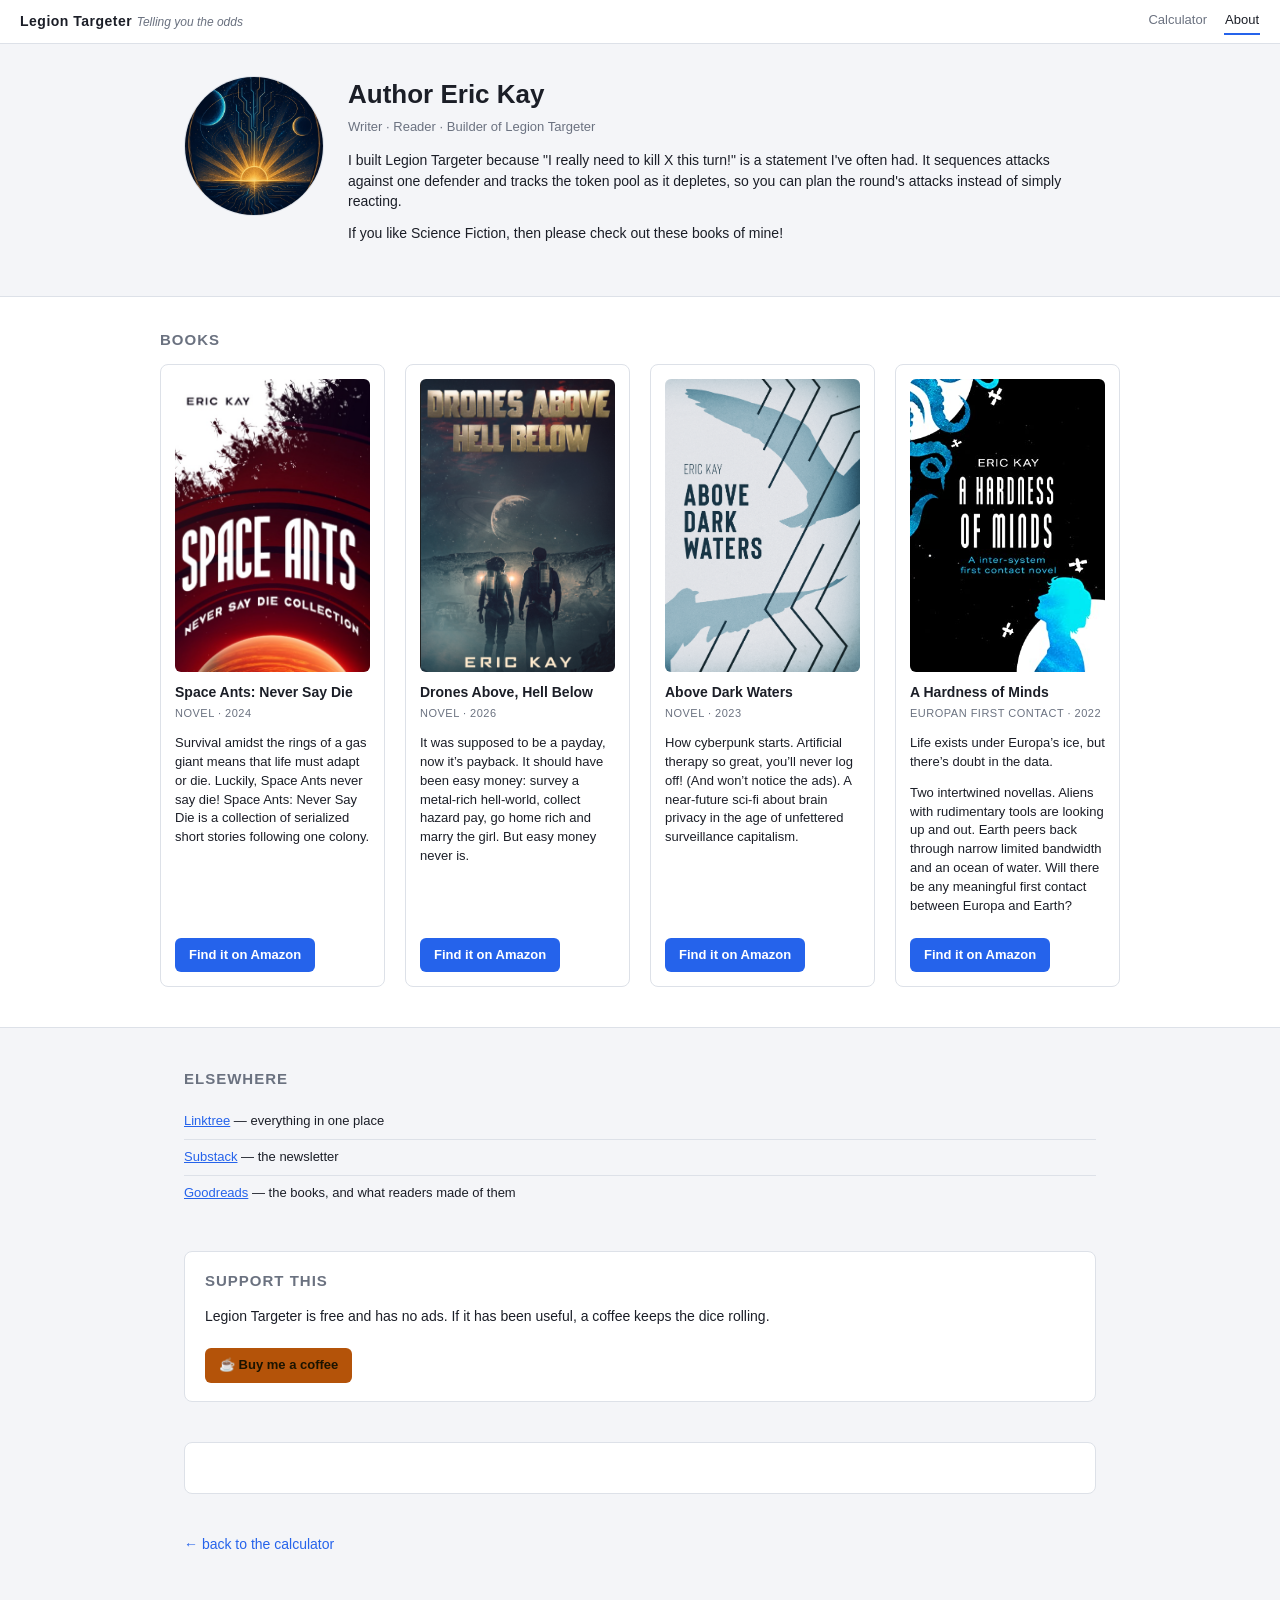
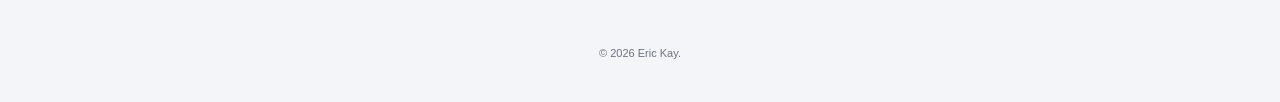
==== commit 704124c7: "Update about.html" ====
--- a/about.html
+++ b/about.html
@@ -3,7 +3,7 @@
 <head>
 <meta charset="utf-8">
 <meta name="viewport" content="width=device-width, initial-scale=1">
-<title>About — Legion Targeter</title>
+<title>About — Legion Targeter And Eric Kay's book promos</title>
 <meta name="description" content="About the author of Legion Targeter.">
 <link rel="stylesheet" href="style.css">
 <link rel="icon" href="data:image/svg+xml,<svg xmlns='http://www.w3.org/2000/svg' viewBox='0 0 16 16'><text y='13' font-size='14'>🎲</text></svg>">
@@ -63,7 +63,7 @@
       <p>
         I built Legion Targeter because "I really need to kill X this turn!" is a statement I've often had.
         It sequences attacks against one defender and tracks the token pool as it depletes, so you can
-        plan turn's attack instead of reacting.
+        plan the round's attacks instead of simply reacting.
       </p>
       <p>
         If you like Science Fiction, then please check out these books of mine!
